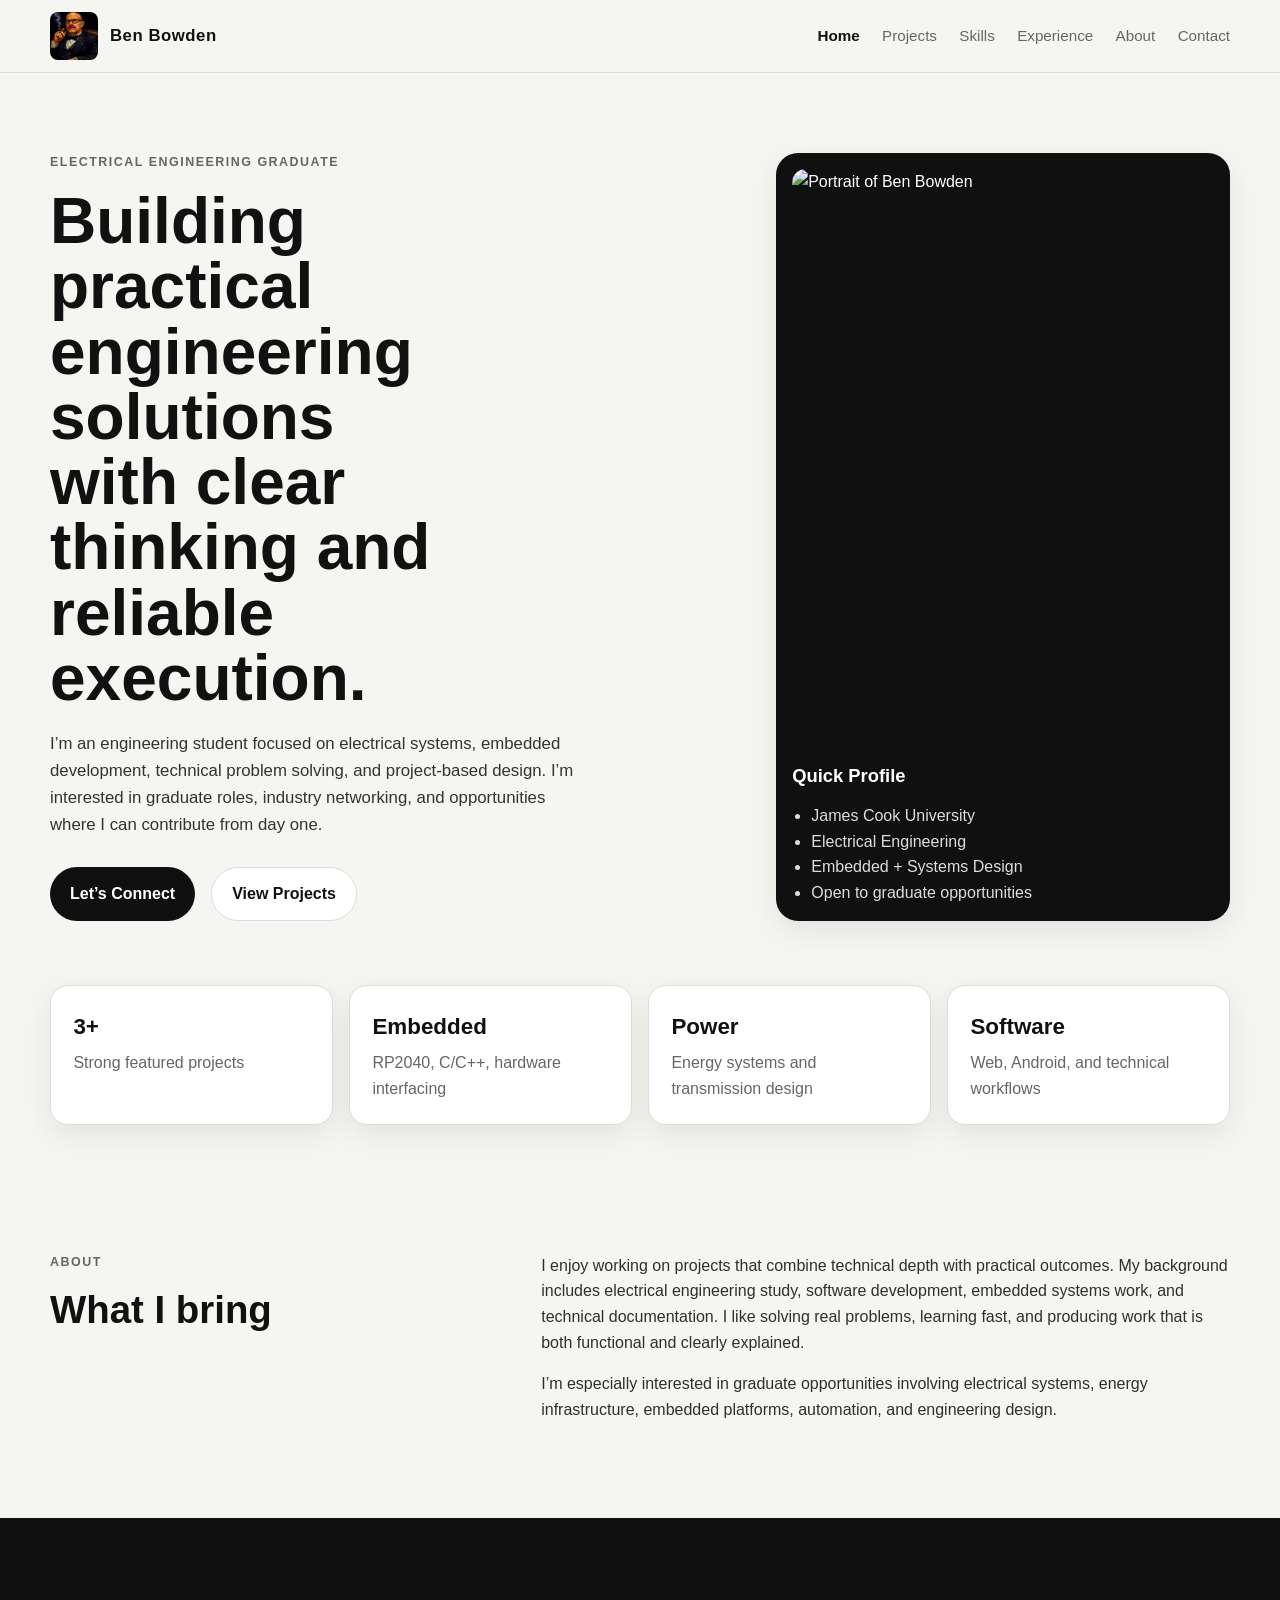
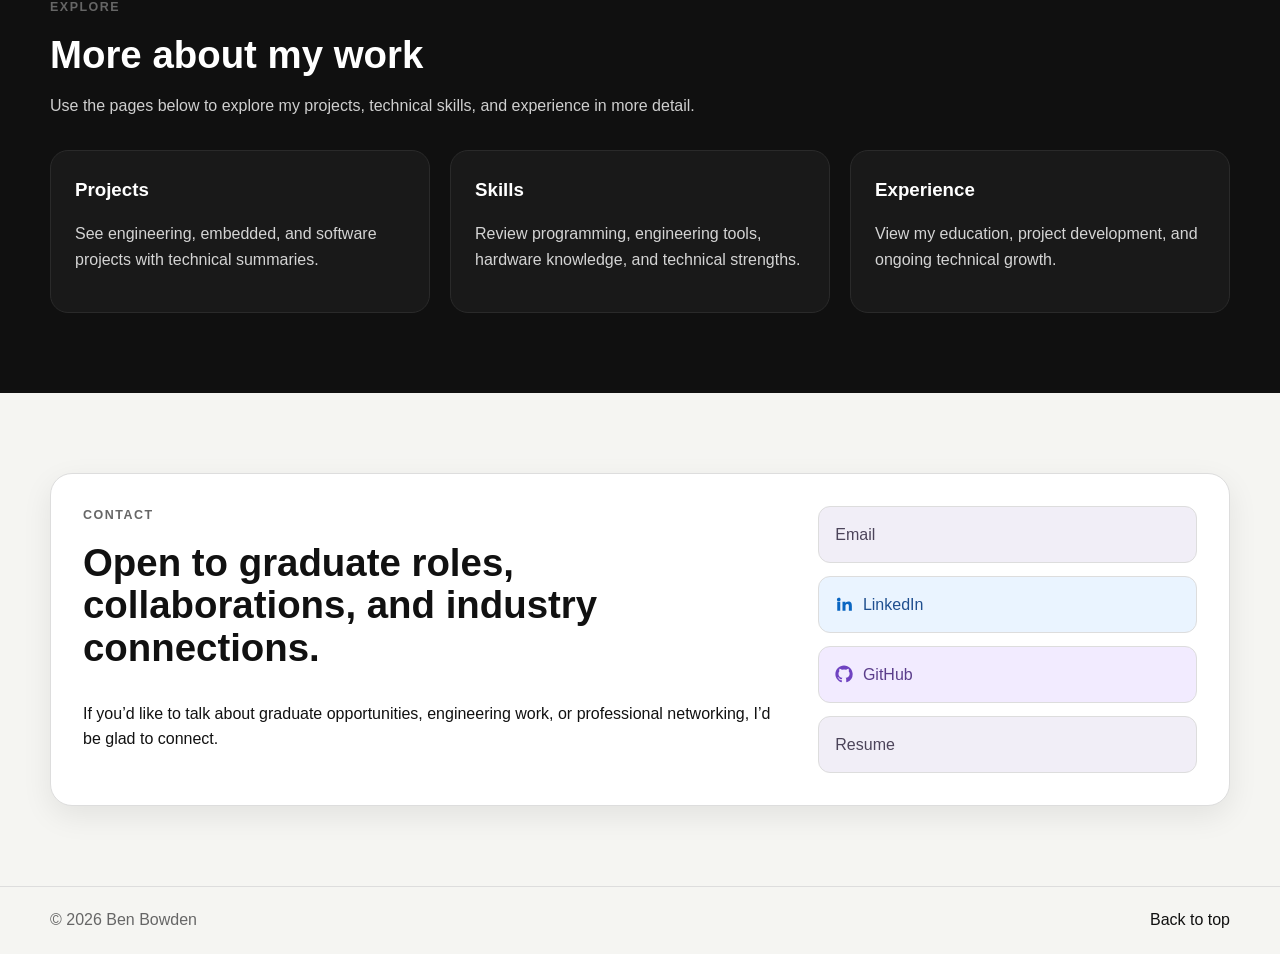
==== index.html @ eb15d6f0 "Initial portfolio site" ====
<!DOCTYPE html>
<html lang="en">

<head>
    <meta charset="UTF-8">
    <meta name="viewport" content="width=device-width, initial-scale=1.0">
    <title>Ben Bowden | Electrical Engineering Graduate</title>
    <meta name="description"
        content="Electrical engineering graduate portfolio for networking, self-promotion, and graduate opportunities.">
    <link rel="stylesheet" href="style/style.css">
</head>

<body>
    <header class="site-header">
        <div class="container header-inner">
            <a href="index.html" class="logo">
                <img src="images/retro-pixel-man-with-cigar.png" alt="Retro pixel portrait logo">
                <span>Ben Bowden</span>
            </a>

            <button class="menu-toggle" aria-label="Open navigation" aria-expanded="false">
                <span></span>
                <span></span>
                <span></span>
            </button>

            <nav class="site-nav">
                <a href="index.html" class="active">Home</a>
                <a href="projects.html">Projects</a>
                <a href="skills.html">Skills</a>
                <a href="experience.html">Experience</a>
                <a href="index.html#about">About</a>
                <a href="index.html#contact">Contact</a>
            </nav>
        </div>
    </header>

    <main>
        <section class="hero">
            <div class="container hero-grid">
                <div class="hero-copy">
                    <p class="eyebrow">Electrical Engineering Graduate</p>
                    <h1>Building practical engineering solutions with clear thinking and reliable execution.</h1>
                    <p class="hero-text">
                        I’m an engineering student focused on electrical systems, embedded development,
                        technical problem solving, and project-based design. I’m interested in graduate
                        roles, industry networking, and opportunities where I can contribute from day one.
                    </p>

                    <div class="hero-actions">
                        <a class="btn btn-primary" href="index.html#contact">Let’s Connect</a>
                        <a class="btn btn-secondary" href="projects.html">View Projects</a>
                    </div>
                </div>

                <aside class="hero-card">
                    <img src="images/profile.jpg" alt="Portrait of Ben Bowden">
                    <div class="hero-card-content">
                        <h2>Quick Profile</h2>
                        <ul>
                            <li>James Cook University</li>
                            <li>Electrical Engineering</li>
                            <li>Embedded + Systems Design</li>
                            <li>Open to graduate opportunities</li>
                        </ul>
                    </div>
                </aside>
            </div>
        </section>

        <section class="proof-strip">
            <div class="container proof-grid">
                <article class="proof-item">
                    <h2>3+</h2>
                    <p>Strong featured projects</p>
                </article>
                <article class="proof-item">
                    <h2>Embedded</h2>
                    <p>RP2040, C/C++, hardware interfacing</p>
                </article>
                <article class="proof-item">
                    <h2>Power</h2>
                    <p>Energy systems and transmission design</p>
                </article>
                <article class="proof-item">
                    <h2>Software</h2>
                    <p>Web, Android, and technical workflows</p>
                </article>
            </div>
        </section>

        <section id="about" class="section">
            <div class="container section-grid">
                <div class="section-heading">
                    <p class="eyebrow">About</p>
                    <h2>What I bring</h2>
                </div>

                <div class="section-content">
                    <p>
                        I enjoy working on projects that combine technical depth with practical outcomes.
                        My background includes electrical engineering study, software development,
                        embedded systems work, and technical documentation. I like solving real problems,
                        learning fast, and producing work that is both functional and clearly explained.
                    </p>
                    <p>
                        I’m especially interested in graduate opportunities involving electrical systems,
                        energy infrastructure, embedded platforms, automation, and engineering design.
                    </p>
                </div>
            </div>
        </section>

        <section class="section section-dark">
            <div class="container">
                <div class="section-heading section-heading-wide">
                    <p class="eyebrow">Explore</p>
                    <h2>More about my work</h2>
                    <p>
                        Use the pages below to explore my projects, technical skills, and experience in more detail.
                    </p>
                </div>

                <div class="card-grid">
                    <article class="value-card">
                        <h3><a href="projects.html">Projects</a></h3>
                        <p>See engineering, embedded, and software projects with technical summaries.</p>
                    </article>

                    <article class="value-card">
                        <h3><a href="skills.html">Skills</a></h3>
                        <p>Review programming, engineering tools, hardware knowledge, and technical strengths.</p>
                    </article>

                    <article class="value-card">
                        <h3><a href="experience.html">Experience</a></h3>
                        <p>View my education, project development, and ongoing technical growth.</p>
                    </article>
                </div>
            </div>
        </section>

        <section id="contact" class="section">
            <div class="container contact-panel">
                <div>
                    <p class="eyebrow">Contact</p>
                    <h2>Open to graduate roles, collaborations, and industry connections.</h2>
                    <p>
                        If you’d like to talk about graduate opportunities, engineering work,
                        or professional networking, I’d be glad to connect.
                    </p>
                </div>

                <div class="contact-links">
                    <a class="email-link" href="mailto:ben.bowden1979@gmail.com">
                        <span>Email</span>
                    </a>

                    <a class="linkedin-link" href="https://www.linkedin.com/in/benjamin-bowden-7082ab250/"
                        target="_blank" rel="noopener noreferrer" aria-label="LinkedIn profile">
                        <svg viewBox="0 0 24 24" width="18" height="18" aria-hidden="true">
                            <path
                                d="M4.98 3.5A2.48 2.48 0 1 0 5 8.46a2.48 2.48 0 0 0-.02-4.96ZM3 9h4v12H3V9Zm7 0h3.83v1.64h.05c.53-1.01 1.84-2.08 3.79-2.08 4.05 0 4.8 2.5 4.8 5.75V21h-4v-5.9c0-1.4-.03-3.2-2.08-3.2-2.08 0-2.4 1.5-2.4 3.1V21h-4V9Z" />
                        </svg>
                        <span>LinkedIn</span>
                    </a>

                    <a class="github-link" href="https://github.com/BowdenBen" target="_blank" rel="noopener noreferrer"
                        aria-label="GitHub profile">
                        <svg viewBox="0 0 24 24" width="18" height="18" aria-hidden="true">
                            <path
                                d="M12 .5C5.65.5.5 5.66.5 12.02c0 5.08 3.29 9.38 7.86 10.9.58.1.79-.25.79-.56v-2.17c-3.2.7-3.88-1.36-3.88-1.36-.52-1.34-1.28-1.7-1.28-1.7-1.05-.72.08-.7.08-.7 1.16.08 1.77 1.2 1.77 1.2 1.03 1.77 2.7 1.26 3.36.96.1-.75.4-1.26.72-1.55-2.55-.29-5.24-1.29-5.24-5.72 0-1.26.45-2.28 1.18-3.08-.12-.29-.51-1.47.11-3.06 0 0 .97-.31 3.19 1.18a10.96 10.96 0 0 1 5.8 0c2.22-1.5 3.19-1.18 3.19-1.18.62 1.59.23 2.77.11 3.06.73.8 1.18 1.82 1.18 3.08 0 4.44-2.69 5.43-5.26 5.72.42.36.78 1.06.78 2.14v3.18c0 .31.21.67.8.56a11.53 11.53 0 0 0 7.85-10.9C23.5 5.66 18.34.5 12 .5Z" />
                        </svg>
                        <span>GitHub</span>
                    </a>

                    <a class="resume-link" href="files/benjamin-bowden-cv-2025.pdf" id="open-resume">
                        <span>Resume</span>
                    </a>
                </div>
            </div>
        </section>
    </main>

    <footer class="site-footer">
        <div class="container footer-inner">
            <p>&copy; 2026 Ben Bowden</p>
            <a href="index.html">Back to top</a>
        </div>
    </footer>

    <div class="resume-modal" id="resume-modal" aria-hidden="true">
        <div class="resume-modal-backdrop" id="resume-backdrop"></div>

        <div class="resume-modal-content" role="dialog" aria-modal="true" aria-labelledby="resume-modal-title">
            <div class="resume-modal-header">
                <h2 id="resume-modal-title">My Resume</h2>

                <div class="resume-modal-actions">
                    <a href="files/benjamin-bowden-cv-2025.pdf" download class="resume-download-btn">
                        Download PDF
                    </a>
                    <button type="button" class="resume-close-btn" id="close-resume" aria-label="Close resume preview">
                        ×
                    </button>
                </div>
            </div>

            <div class="resume-modal-body">
                <iframe src="files/benjamin-bowden-cv-2025.pdf" title="Resume PDF preview">
                </iframe>
            </div>
        </div>
    </div>

    <script src="js/script.js"></script>
</body>

</html>
---- style/style.css ----
/* =========================================================
   1. ROOT VARIABLES
========================================================= */
:root {
    --bg: #f5f5f2;
    --surface: #ffffff;
    --text: #111111;
    --muted: #666666;
    --line: #dddddd;
    --dark: #101010;
    --accent: #d8ff3e;

    --max-width: 1180px;
    --radius: 18px;
    --shadow: 0 10px 30px rgba(0, 0, 0, 0.08);
    --transition: 0.25s ease;
}

/* =========================================================
   2. RESET / BASE
========================================================= */
* {
    box-sizing: border-box;
}

html {
    scroll-behavior: smooth;
}

body {
    margin: 0;
    font-family: Arial, Helvetica, sans-serif;
    background: var(--bg);
    color: var(--text);
    line-height: 1.6;
}

img {
    display: block;
    width: 100%;
    height: auto;
    border-radius: 14px;
}

a {
    color: inherit;
    text-decoration: none;
}

/* =========================================================
   3. LAYOUT UTILITIES
========================================================= */
.container {
    width: min(100% - 2rem, var(--max-width));
    margin: 0 auto;
}

.section {
    padding: 5rem 0;
}

.section-dark {
    background: var(--dark);
    color: #ffffff;
}

.section-border-top {
    border-top: 1px solid var(--line);
}

.section-grid {
    display: grid;
    grid-template-columns: 0.8fr 1.2fr;
    gap: 2rem;
}

.section-heading h2 {
    margin: 0;
    font-size: clamp(1.8rem, 3vw, 3rem);
    line-height: 1.1;
}

.section-heading-wide {
    margin-bottom: 2rem;
    max-width: 58rem;
}

.section-heading-wide p:last-child {
    color: #cfcfcf;
}

.section:not(.section-dark) .section-heading-wide p:last-child {
    color: var(--muted);
}

.section-content p {
    margin-top: 0;
    color: #2f2f2f;
}

.eyebrow {
    margin: 0 0 1rem;
    color: var(--muted);
    font-size: 0.78rem;
    font-weight: 700;
    text-transform: uppercase;
    letter-spacing: 0.12em;
}

/* =========================================================
   4. HEADER / NAVIGATION
========================================================= */
.site-header {
    position: sticky;
    top: 0;
    z-index: 1000;
    background: rgba(245, 245, 242, 0.92);
    backdrop-filter: blur(8px);
    border-bottom: 1px solid var(--line);
}

.header-inner {
    display: flex;
    align-items: center;
    justify-content: space-between;
    min-height: 72px;
    gap: 1rem;
}

.logo {
    display: inline-flex;
    align-items: center;
    gap: 0.75rem;
    color: var(--text);
    font-size: 1.05rem;
    font-weight: 700;
    letter-spacing: 0.03em;
}

.logo img {
    width: 48px;
    height: 48px;
    object-fit: contain;
    border-radius: 8px;
    display: block;
}

.logo span {
    line-height: 1;
}

.site-nav {
    display: flex;
    align-items: center;
    gap: 1.4rem;
}

.site-nav a {
    color: var(--muted);
    font-size: 0.95rem;
    transition: color var(--transition);
}

.site-nav a:hover,
.site-nav a.active {
    color: var(--text);
    font-weight: 700;
}

.menu-toggle {
    display: none;
    padding: 0;
    border: 0;
    background: transparent;
    cursor: pointer;
}

.menu-toggle span {
    display: block;
    width: 24px;
    height: 2px;
    margin: 5px 0;
    background: var(--text);
}

/* =========================================================
   5. HERO
========================================================= */
.hero {
    padding: 5rem 0 3rem;
}

.hero-grid {
    display: grid;
    grid-template-columns: 1.3fr 0.85fr;
    gap: 2rem;
    align-items: stretch;
}

.hero h1 {
    margin: 0 0 1.25rem;
    max-width: 12ch;
    font-size: clamp(2.4rem, 5vw, 5rem);
    line-height: 1.02;
}

.hero-text {
    margin-bottom: 1.75rem;
    max-width: 58ch;
    color: #333333;
    font-size: 1.05rem;
}

.hero-actions {
    display: flex;
    flex-wrap: wrap;
    gap: 1rem;
}

.btn {
    display: inline-flex;
    align-items: center;
    justify-content: center;
    min-height: 48px;
    padding: 0.85rem 1.25rem;
    border-radius: 999px;
    font-weight: 700;
    transition: transform var(--transition), background var(--transition), color var(--transition);
}

.btn:hover {
    transform: translateY(-2px);
}

.btn-primary {
    background: var(--dark);
    color: #ffffff;
}

.btn-primary:hover {
    background: #222222;
}

.btn-secondary {
    background: var(--surface);
    border: 1px solid var(--line);
}

.hero-card {
    display: flex;
    flex-direction: column;
    justify-content: space-between;
    gap: 1rem;
    padding: 1rem;
    background: var(--dark);
    color: #ffffff;
    border-radius: calc(var(--radius) + 4px);
    box-shadow: var(--shadow);
}

.hero-card img {
    min-height: 280px;
    object-fit: cover;
}

.hero-card-content h2 {
    margin: 0 0 0.8rem;
    font-size: 1.15rem;
}

.hero-card-content ul {
    margin: 0;
    padding-left: 1.2rem;
    color: #dddddd;
}

/* =========================================================
   6. PROOF STRIP
========================================================= */
.proof-strip {
    padding: 1rem 0 3rem;
}

.proof-grid {
    display: grid;
    grid-template-columns: repeat(4, 1fr);
    gap: 1rem;
}

.proof-item {
    padding: 1.4rem;
    background: var(--surface);
    border: 1px solid var(--line);
    border-radius: var(--radius);
    box-shadow: var(--shadow);
}

.proof-item h2 {
    margin: 0 0 0.35rem;
    font-size: 1.4rem;
}

.proof-item p {
    margin: 0;
    color: var(--muted);
}

/* =========================================================
   7. CARD GRIDS / CONTENT CARDS
========================================================= */
.card-grid {
    display: grid;
    grid-template-columns: repeat(3, 1fr);
    gap: 1.25rem;
}

.project-card,
.value-card,
.info-card {
    padding: 1.5rem;
    border-radius: var(--radius);
}

.project-card,
.value-card {
    background: #191919;
    border: 1px solid #2a2a2a;
}

.info-card {
    background: var(--surface);
    border: 1px solid var(--line);
    box-shadow: var(--shadow);
}

.project-card h3,
.value-card h3,
.info-card h3 {
    margin-top: 0;
    margin-bottom: 0.65rem;
}

.project-card p,
.value-card p {
    color: #d4d4d4;
}

.card-tag {
    margin: 0 0 0.75rem;
    color: var(--accent);
    font-size: 0.85rem;
    font-weight: 700;
    letter-spacing: 0.04em;
}

.project-card ul {
    margin: 1rem 0 0;
    padding-left: 1.15rem;
    color: #e9e9e9;
}

.value-card h3 a {
    color: inherit;
}

.value-card h3 a:hover {
    text-decoration: underline;
}

/* =========================================================
   8. SKILLS / TIMELINE
========================================================= */
.skills-grid {
    display: grid;
    grid-template-columns: repeat(2, 1fr);
    gap: 1.25rem;
}

.timeline {
    display: grid;
    gap: 1.2rem;
}

.timeline-item {
    display: grid;
    grid-template-columns: 140px 1fr;
    gap: 1.25rem;
    padding: 1.3rem 0;
    border-bottom: 1px solid var(--line);
}

.timeline-date {
    color: var(--muted);
    font-size: 0.82rem;
    font-weight: 700;
    text-transform: uppercase;
    letter-spacing: 0.08em;
}

.timeline-content h3 {
    margin: 0 0 0.25rem;
}

.timeline-subtitle {
    margin: 0 0 0.75rem;
    color: var(--muted);
    font-weight: 700;
}

/* =========================================================
   9. PAGE-SPECIFIC SECTIONS
========================================================= */
.page-hero {
    padding: 4.5rem 0 2.5rem;
}

.page-hero h1 {
    margin: 0 0 1rem;
    max-width: 12ch;
    font-size: clamp(2.2rem, 4vw, 4.2rem);
    line-height: 1.05;
}

.page-intro {
    max-width: 52rem;
    color: var(--muted);
    font-size: 1.05rem;
}

.project-list {
    display: grid;
    gap: 1.5rem;
}

.project-full {
    padding: 1.75rem;
    background: var(--surface);
    border: 1px solid var(--line);
    border-radius: var(--radius);
    box-shadow: var(--shadow);
}

.project-full h2 {
    margin-top: 0;
    margin-bottom: 0.75rem;
}

.project-full p {
    margin-top: 0;
}

.project-full ul {
    margin: 1rem 0 0;
    padding-left: 1.2rem;
}

/* =========================================================
   10. CONTACT PANEL
========================================================= */
.contact-panel {
    display: grid;
    grid-template-columns: 1.3fr 0.7fr;
    gap: 2rem;
    padding: 2rem;
    background: var(--surface);
    border: 1px solid var(--line);
    border-radius: calc(var(--radius) + 4px);
    box-shadow: var(--shadow);
}

.contact-panel h2 {
    margin-top: 0;
    font-size: clamp(1.8rem, 3vw, 3rem);
    line-height: 1.1;
}

.contact-links {
    display: grid;
    gap: 0.85rem;
    align-content: start;
}

.contact-links a {
    display: inline-flex;
    align-items: center;
    gap: 0.6rem;
    padding: 0.9rem 1rem;
    border: 1px solid var(--line);
    border-radius: 12px;
    transition:
        background var(--transition),
        transform var(--transition),
        box-shadow var(--transition),
        border-color var(--transition),
        color var(--transition);
}

.contact-links a:hover {
    transform: translateY(-2px);
}

.contact-links a:focus-visible {
    outline: 2px solid #999999;
    outline-offset: 2px;
}

.contact-links a svg {
    width: 18px;
    height: 18px;
    min-width: 18px;
    min-height: 18px;
    display: block;
    flex-shrink: 0;
}

/* =========================================================
   11. CONTACT LINKS
========================================================= */
.contact-links {
    display: grid;
    gap: 0.85rem;
    align-content: start;
}

.contact-links a {
    display: inline-flex;
    align-items: center;
    gap: 0.6rem;
    padding: 0.9rem 1rem;
    border: 1px solid var(--line);
    border-radius: 12px;
    transition:
        background var(--transition),
        transform var(--transition),
        box-shadow var(--transition),
        border-color var(--transition),
        color var(--transition);
}

.contact-links a:hover {
    transform: translateY(-2px);
}

.contact-links a:focus-visible {
    outline: 2px solid #999999;
    outline-offset: 2px;
}

.contact-links a svg {
    width: 18px;
    height: 18px;
    min-width: 18px;
    min-height: 18px;
    display: block;
    flex-shrink: 0;
}

/* Pastel colours */
.email-link,
.resume-link {
    background: #f1eef7;
    color: #4c445a;
    border-color: #ddd6ea;
}

.linkedin-link {
    background: #eaf4ff;
    color: #1f4f8f;
    border-color: #cfe3fb;
}

.github-link {
    background: #f2ebff;
    color: #5b3d8b;
    border-color: #decff8;
}

/* Icon colours */
.linkedin-link svg {
    fill: #0a66c2;
}

.github-link svg {
    fill: #6f42c1;
}

/* Hover states */
.email-link:hover,
.resume-link:hover {
    background: #ebe5f3;
    border-color: #cfc4df;
    box-shadow: 0 8px 20px rgba(76, 68, 90, 0.08);
}

.linkedin-link:hover {
    background: #deefff;
    border-color: #bdd9fa;
    box-shadow: 0 8px 20px rgba(10, 102, 194, 0.10);
}

.github-link:hover {
    background: #eadfff;
    border-color: #ceb8f3;
    box-shadow: 0 8px 20px rgba(111, 66, 193, 0.10);
}

/* =========================================================
   12. FOOTER
========================================================= */
.site-footer {
    padding: 1.3rem 0;
    border-top: 1px solid var(--line);
}

.footer-inner {
    display: flex;
    justify-content: space-between;
    align-items: center;
    gap: 1rem;
}

.footer-inner p {
    margin: 0;
    color: var(--muted);
}

/* =========================================================
   13. RESUME MODAL
========================================================= */
.resume-modal {
    position: fixed;
    inset: 0;
    display: none;
    z-index: 2000;
}

.resume-modal.show {
    display: block;
}

.resume-modal-backdrop {
    position: absolute;
    inset: 0;
    background: rgba(0, 0, 0, 0.7);
}

.resume-modal-content {
    position: relative;
    z-index: 1;
    display: flex;
    flex-direction: column;
    width: min(1100px, calc(100% - 2rem));
    height: min(85vh, 900px);
    margin: 4vh auto;
    background: #ffffff;
    border-radius: 18px;
    overflow: hidden;
    box-shadow: 0 20px 60px rgba(0, 0, 0, 0.35);
}

.resume-modal-header {
    display: flex;
    justify-content: space-between;
    align-items: center;
    gap: 1rem;
    padding: 1rem 1.25rem;
    background: #ffffff;
    border-bottom: 1px solid var(--line);
}

.resume-modal-header h2 {
    margin: 0;
    font-size: 1.1rem;
}

.resume-modal-actions {
    display: flex;
    align-items: center;
    gap: 0.75rem;
}

.resume-download-btn {
    display: inline-flex;
    align-items: center;
    justify-content: center;
    min-height: 42px;
    padding: 0.75rem 1rem;
    background: var(--dark);
    color: #ffffff;
    border-radius: 10px;
    font-weight: 700;
    text-decoration: none;
}

.resume-download-btn:hover {
    background: #222222;
}

.resume-close-btn {
    width: 42px;
    height: 42px;
    border: 1px solid var(--line);
    border-radius: 10px;
    background: #ffffff;
    font-size: 1.5rem;
    line-height: 1;
    cursor: pointer;
}

.resume-modal-body {
    flex: 1;
    background: #e9e9e9;
}

.resume-modal-body iframe {
    display: block;
    width: 100%;
    height: 100%;
    border: 0;
}

/* =========================================================
   14. RESPONSIVE STYLES
========================================================= */
@media (max-width: 900px) {
    .hero-grid,
    .section-grid,
    .contact-panel,
    .timeline-item {
        grid-template-columns: 1fr;
    }

    .proof-grid,
    .card-grid,
    .skills-grid {
        grid-template-columns: 1fr 1fr;
    }

    .hero h1 {
        max-width: 100%;
    }
}

@media (max-width: 700px) {
    .logo {
        font-size: 0.95rem;
    }

    .logo img {
        width: 42px;
        height: 42px;
    }

    .menu-toggle {
        display: block;
    }

    .site-nav {
        position: absolute;
        top: 72px;
        left: 0;
        right: 0;
        display: none;
        flex-direction: column;
        align-items: flex-start;
        padding: 1rem;
        background: var(--bg);
        border-bottom: 1px solid var(--line);
    }

    .site-nav.open {
        display: flex;
    }

    .proof-grid,
    .card-grid,
    .skills-grid {
        grid-template-columns: 1fr;
    }

    .hero {
        padding-top: 3rem;
    }

    .section {
        padding: 3.75rem 0;
    }

    .footer-inner {
        flex-direction: column;
        align-items: flex-start;
    }

    .resume-modal-content {
        width: calc(100% - 1rem);
        height: 90vh;
        margin: 2vh auto;
    }

    .resume-modal-header {
        flex-direction: column;
        align-items: stretch;
    }

    .resume-modal-actions {
        justify-content: space-between;
    }
}
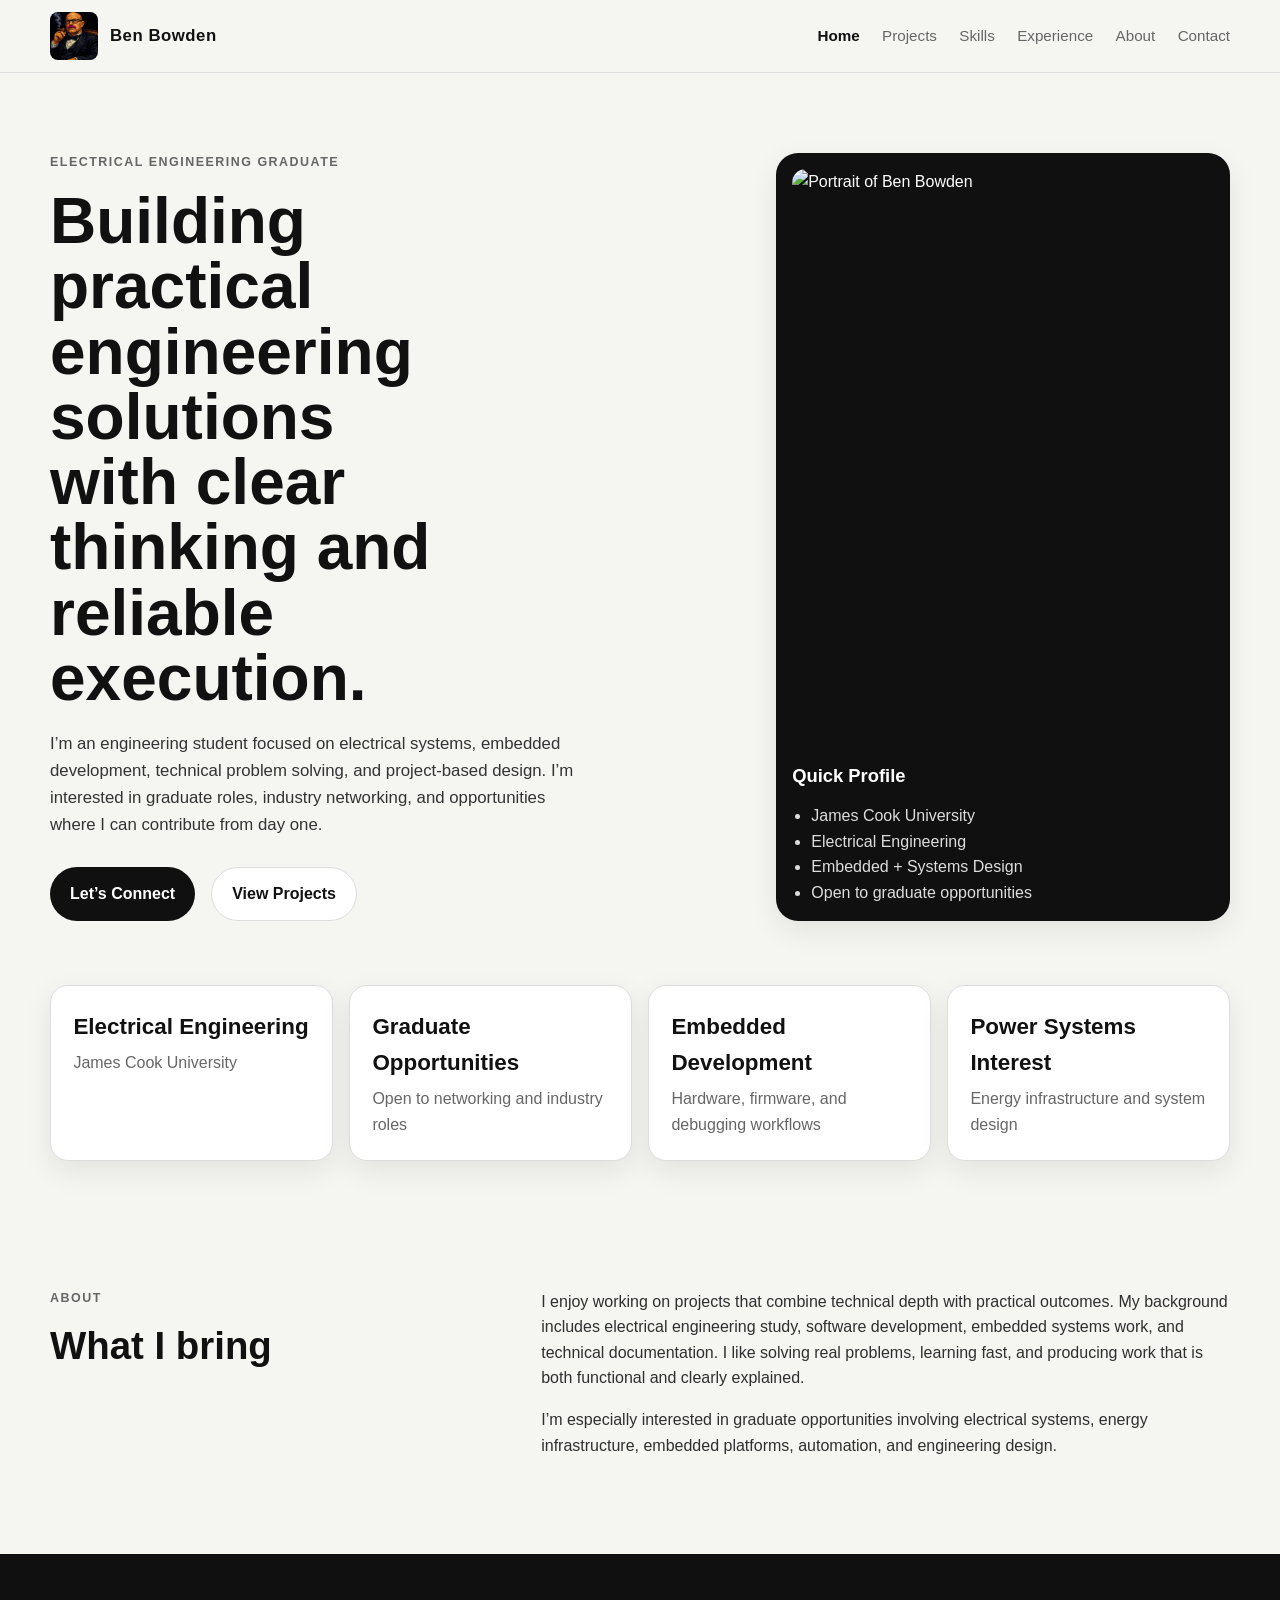
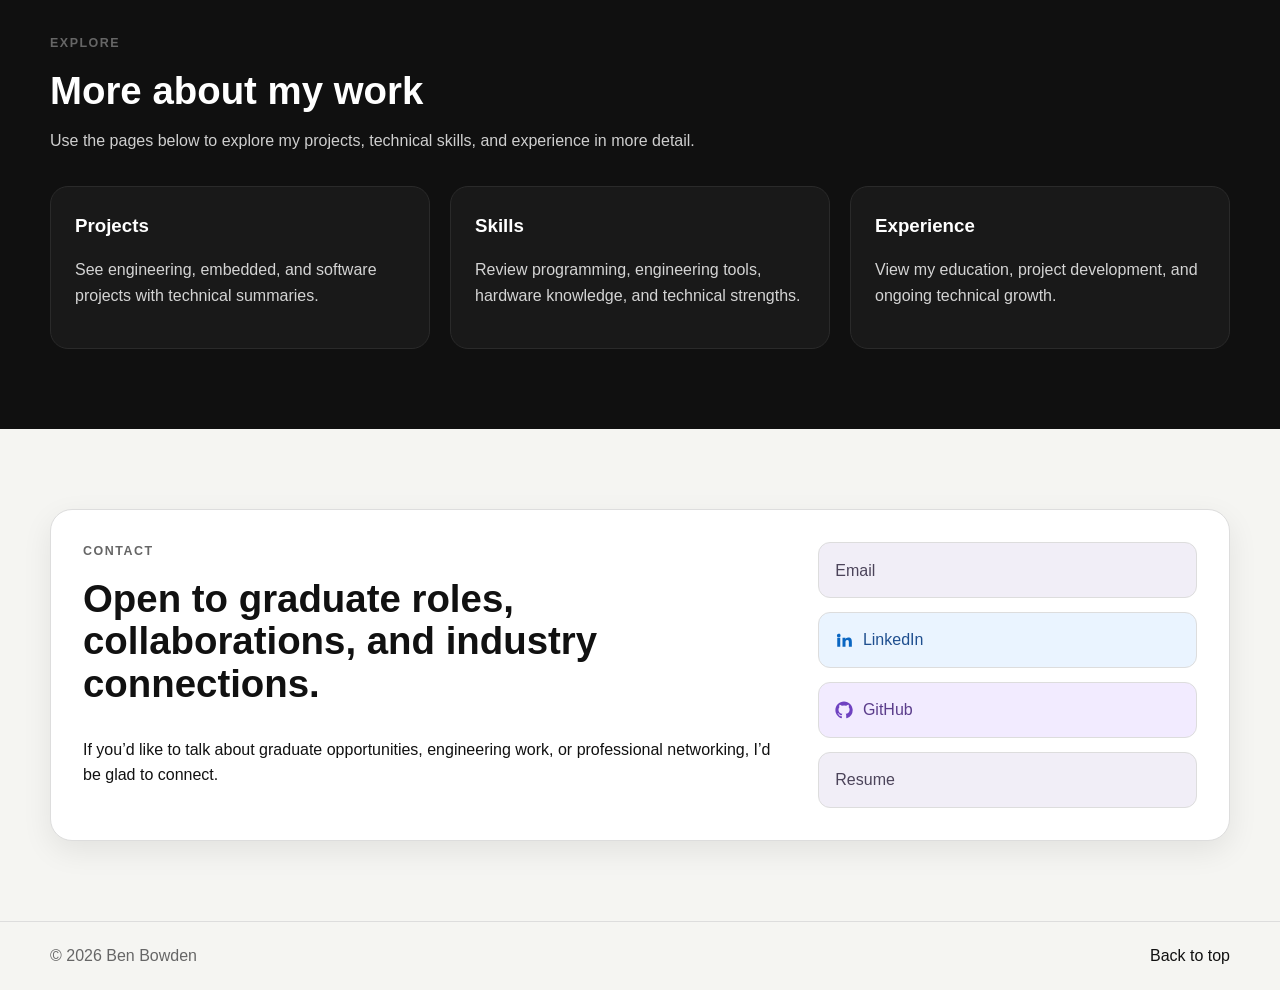
==== commit 86979f88: "update proof-strip" ====
--- a/index.html
+++ b/index.html
@@ -71,20 +71,23 @@
         <section class="proof-strip">
             <div class="container proof-grid">
                 <article class="proof-item">
-                    <h2>3+</h2>
-                    <p>Strong featured projects</p>
-                </article>
-                <article class="proof-item">
-                    <h2>Embedded</h2>
-                    <p>RP2040, C/C++, hardware interfacing</p>
-                </article>
-                <article class="proof-item">
-                    <h2>Power</h2>
-                    <p>Energy systems and transmission design</p>
-                </article>
-                <article class="proof-item">
-                    <h2>Software</h2>
-                    <p>Web, Android, and technical workflows</p>
+                    <h2>Electrical Engineering</h2>
+                    <p>James Cook University</p>
+                </article>
+
+                <article class="proof-item">
+                    <h2>Graduate Opportunities</h2>
+                    <p>Open to networking and industry roles</p>
+                </article>
+
+                <article class="proof-item">
+                    <h2>Embedded Development</h2>
+                    <p>Hardware, firmware, and debugging workflows</p>
+                </article>
+
+                <article class="proof-item">
+                    <h2>Power Systems Interest</h2>
+                    <p>Energy infrastructure and system design</p>
                 </article>
             </div>
         </section>
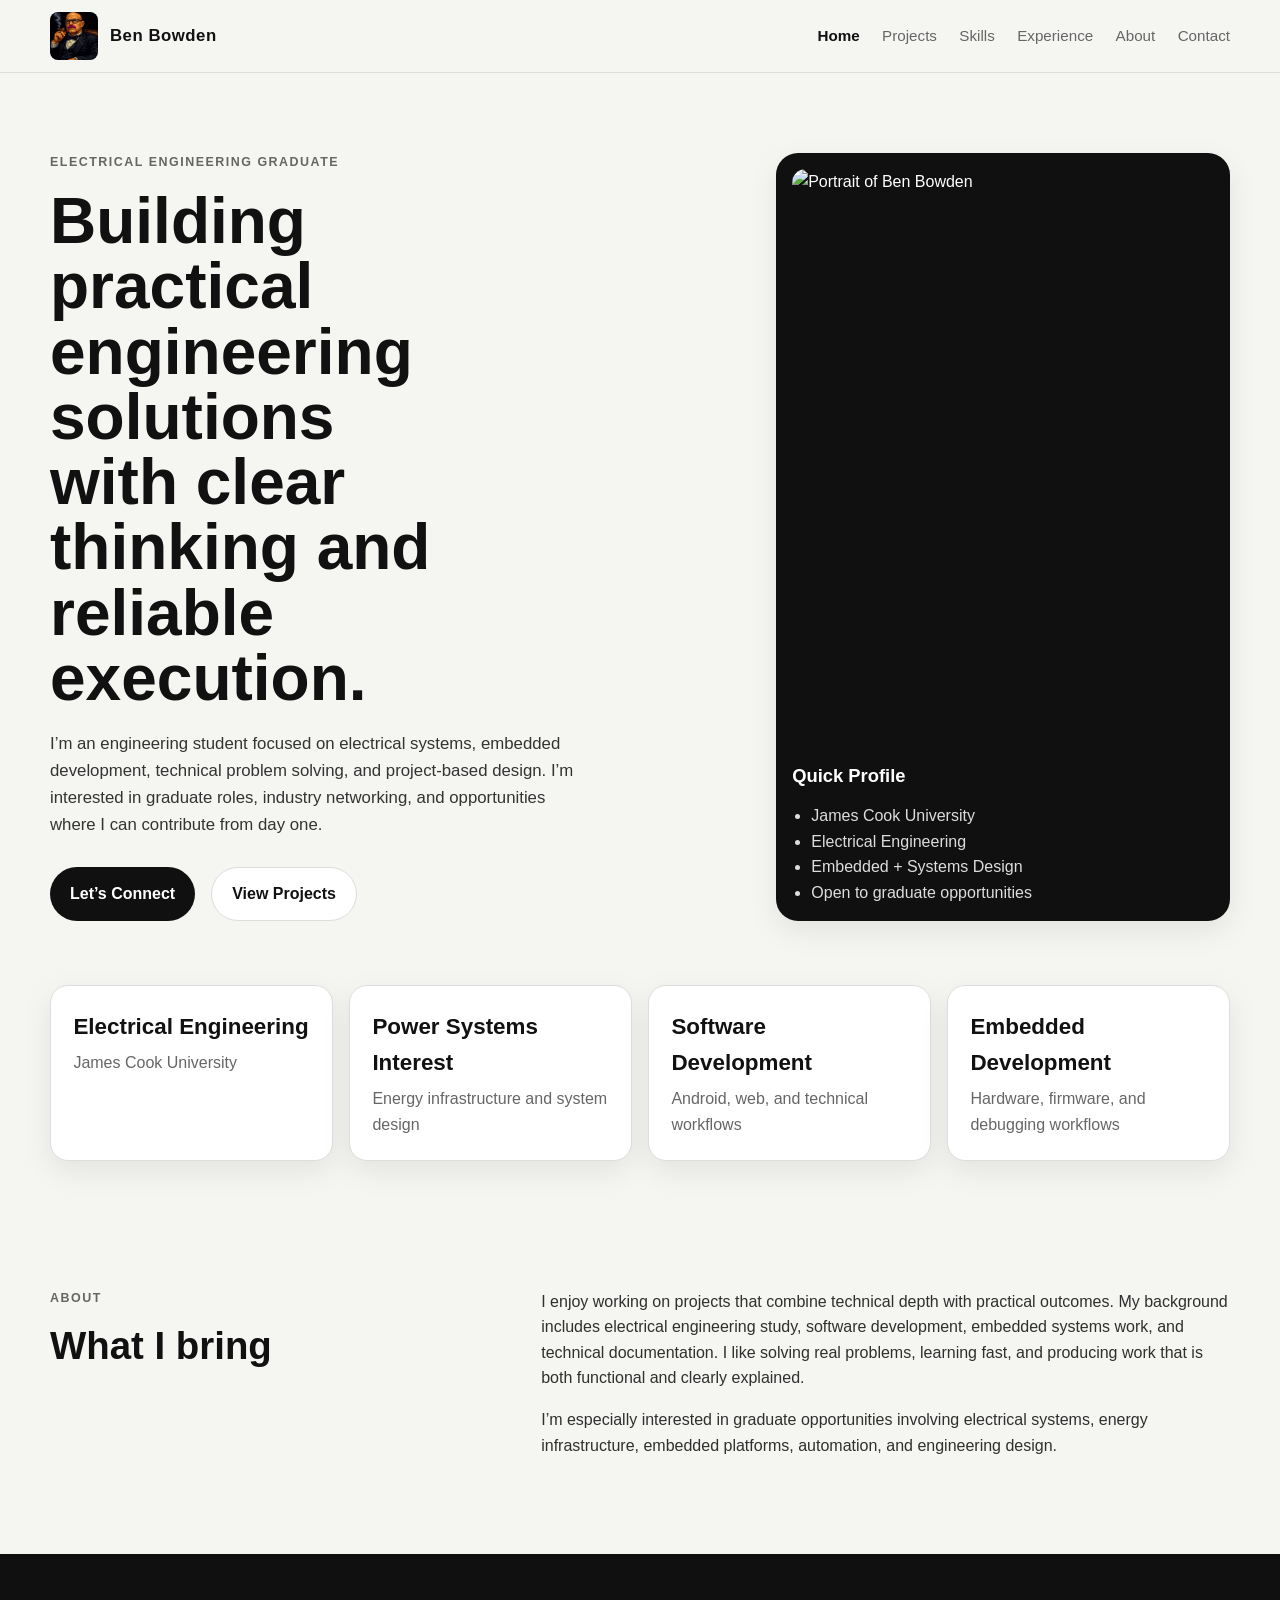
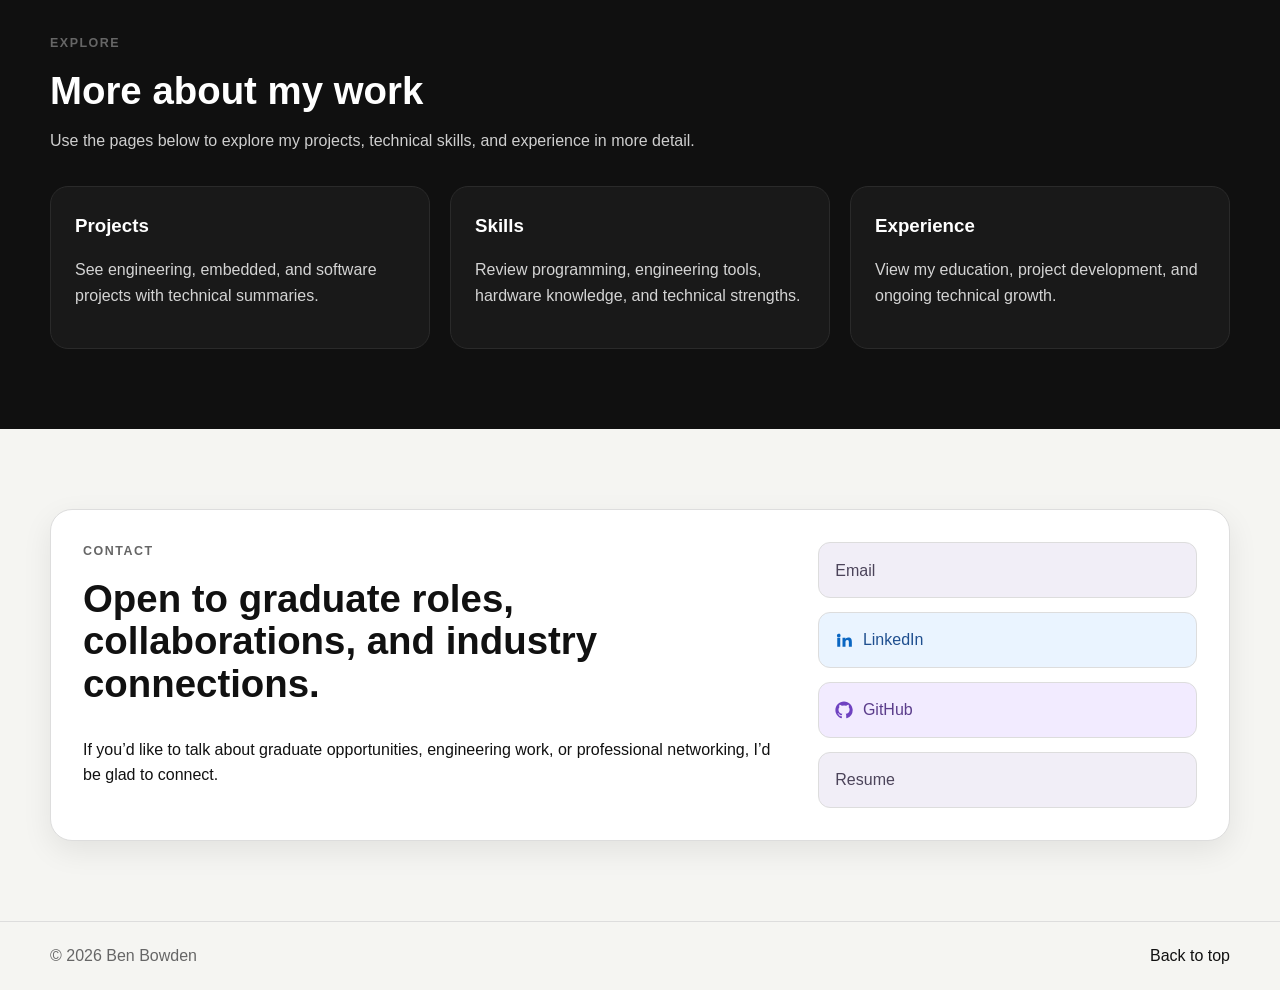
==== commit dfe224d7: "update proof item" ====
--- a/index.html
+++ b/index.html
@@ -76,18 +76,19 @@
                 </article>
 
                 <article class="proof-item">
-                    <h2>Graduate Opportunities</h2>
-                    <p>Open to networking and industry roles</p>
+                    <h2>Power Systems Interest</h2>
+                    <p>Energy infrastructure and system design</p>
+                </article>
+
+
+                <article class="proof-item">
+                    <h2>Software Development</h2>
+                    <p>Android, web, and technical workflows</p>
                 </article>
 
                 <article class="proof-item">
                     <h2>Embedded Development</h2>
                     <p>Hardware, firmware, and debugging workflows</p>
-                </article>
-
-                <article class="proof-item">
-                    <h2>Power Systems Interest</h2>
-                    <p>Energy infrastructure and system design</p>
                 </article>
             </div>
         </section>
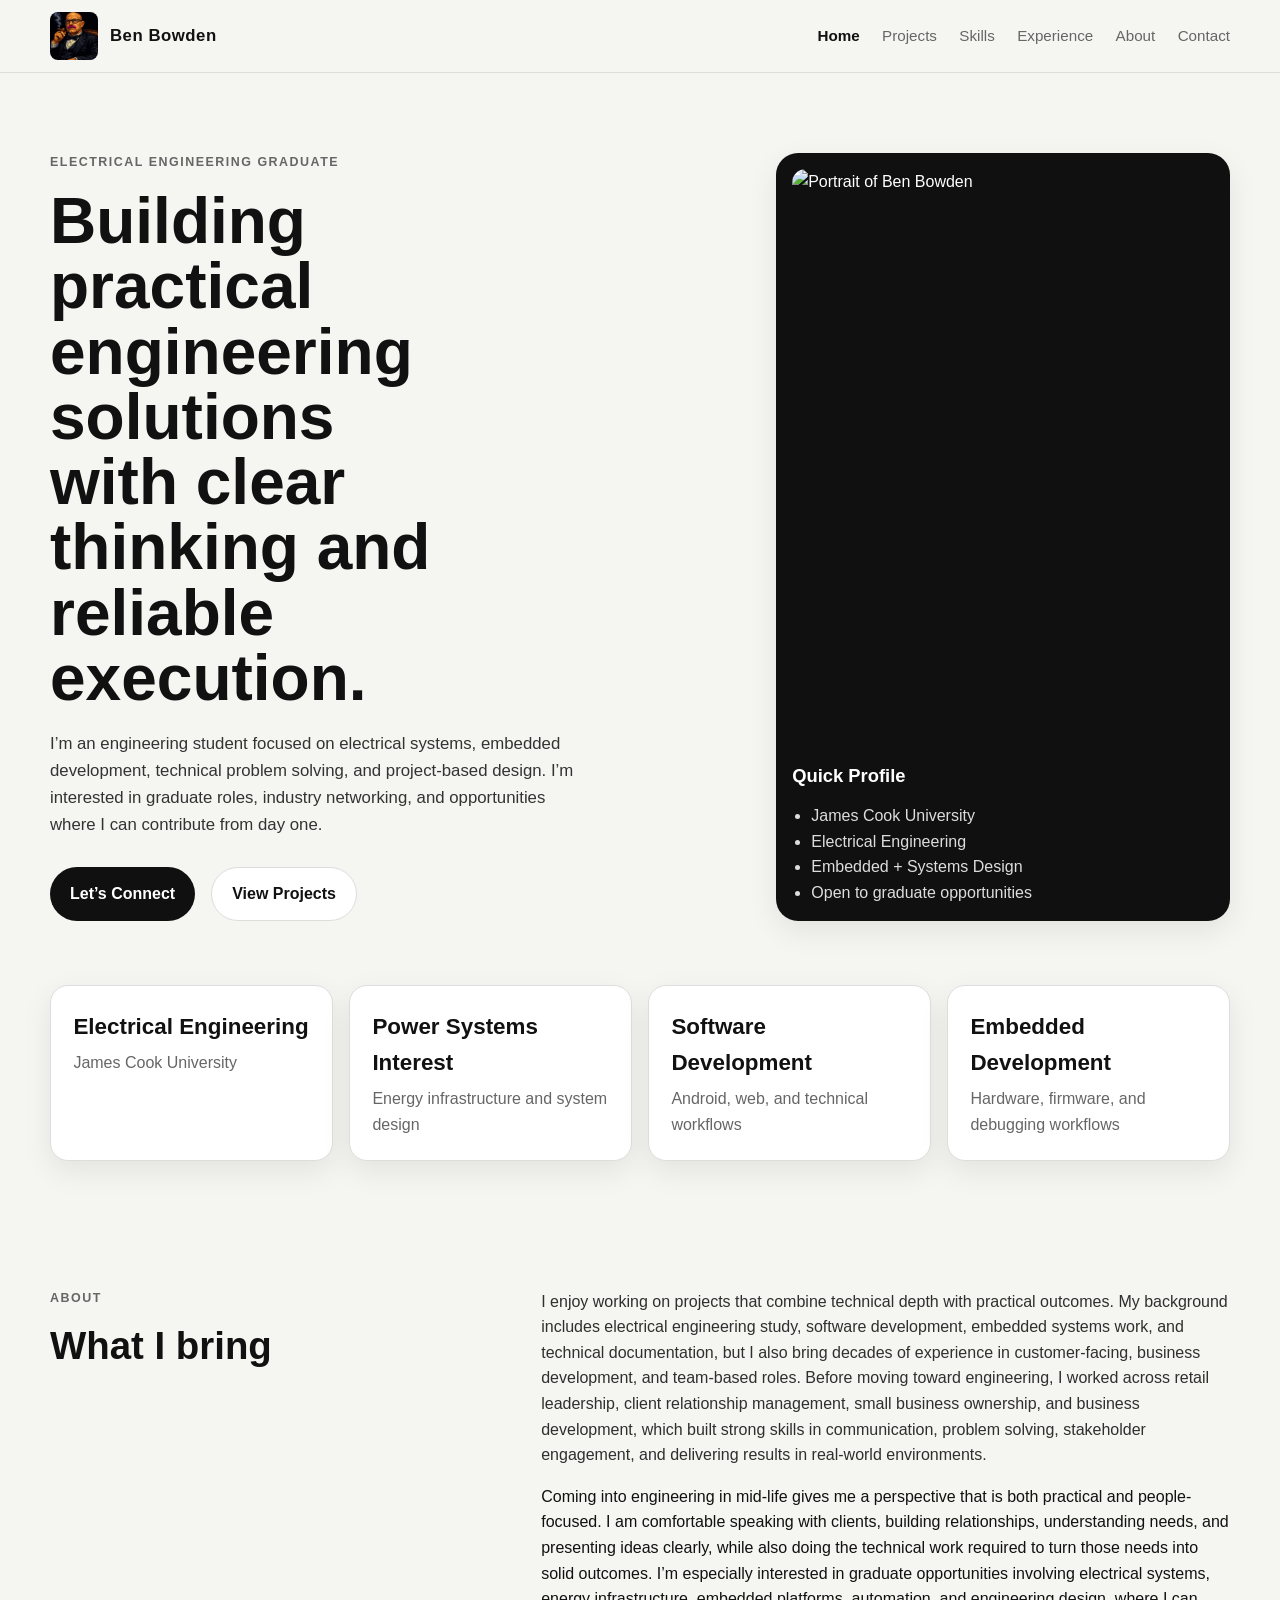
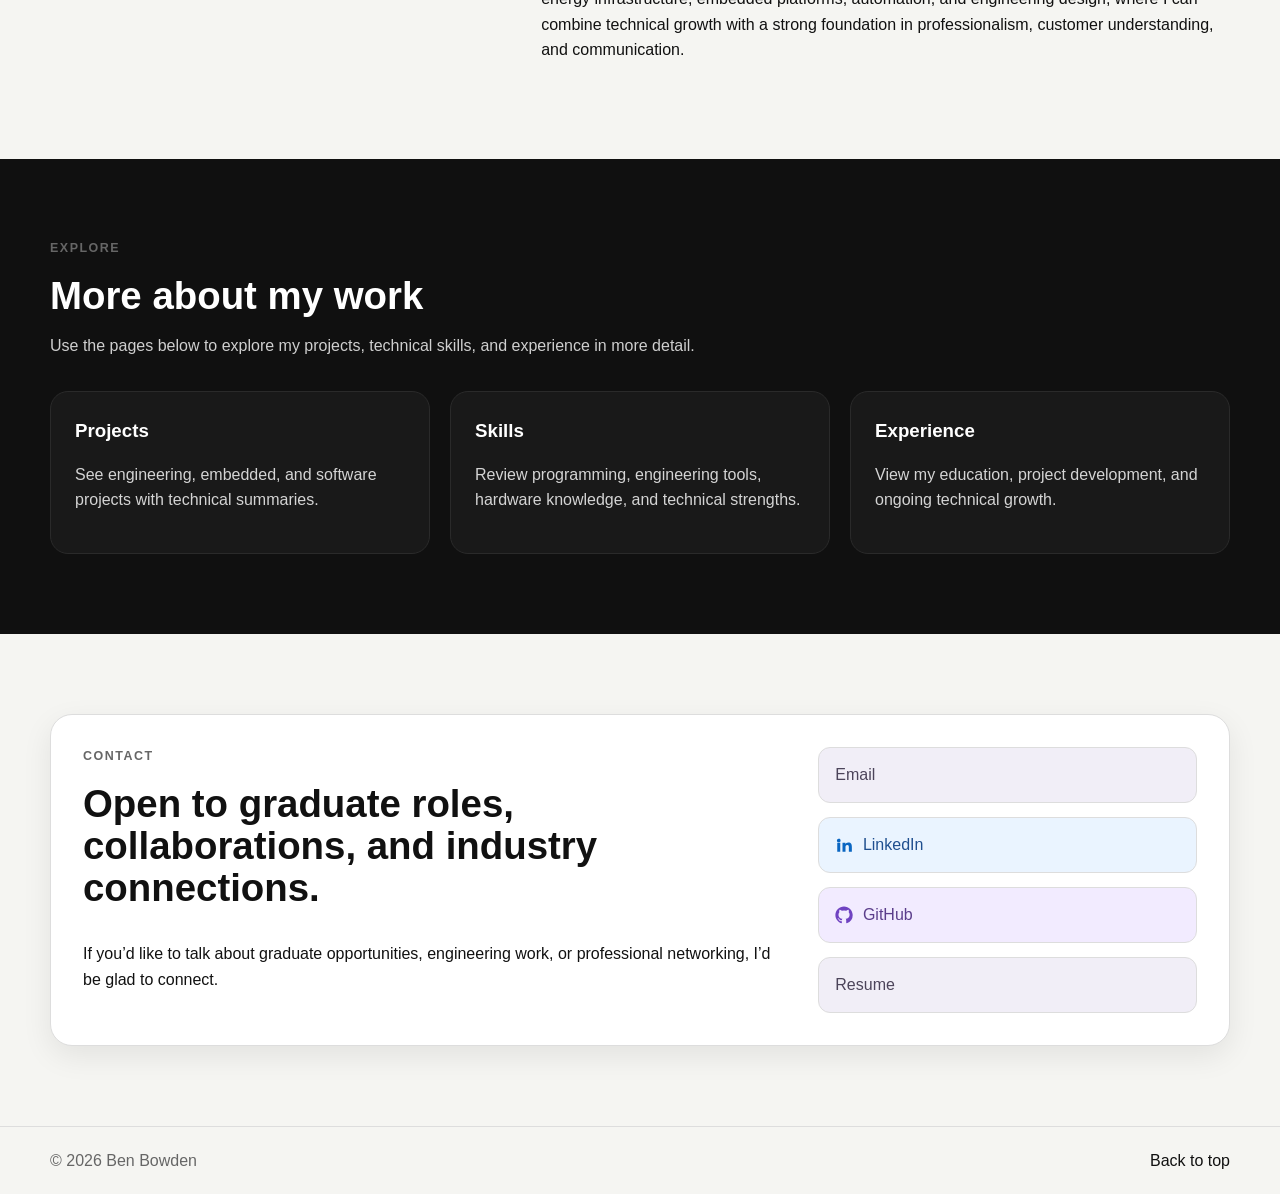
==== commit 4920f0d3: "update "what I Bring"" ====
--- a/index.html
+++ b/index.html
@@ -103,13 +103,21 @@
                 <div class="section-content">
                     <p>
                         I enjoy working on projects that combine technical depth with practical outcomes.
-                        My background includes electrical engineering study, software development,
-                        embedded systems work, and technical documentation. I like solving real problems,
-                        learning fast, and producing work that is both functional and clearly explained.
-                    </p>
-                    <p>
-                        I’m especially interested in graduate opportunities involving electrical systems,
-                        energy infrastructure, embedded platforms, automation, and engineering design.
+                        My background includes electrical engineering study, software development, embedded
+                        systems work, and technical documentation, but I also bring decades of experience
+                        in customer-facing, business development, and team-based roles. Before moving toward
+                        engineering, I worked across retail leadership, client relationship management, small
+                        business ownership, and business development, which built strong skills in
+                        communication, problem solving, stakeholder engagement, and delivering results in
+                        real-world environments.
+                    </p>
+                    Coming into engineering in mid-life gives me a perspective that is both practical and
+                    people-focused. I am comfortable speaking with clients, building relationships, understanding needs,
+                    and presenting ideas clearly, while also doing the technical work required to turn those needs into
+                    solid outcomes. I’m especially interested in graduate opportunities involving electrical systems,
+                    energy infrastructure, embedded platforms, automation, and engineering design, where I can combine
+                    technical growth with a strong foundation in professionalism, customer understanding, and
+                    communication.
                     </p>
                 </div>
             </div>
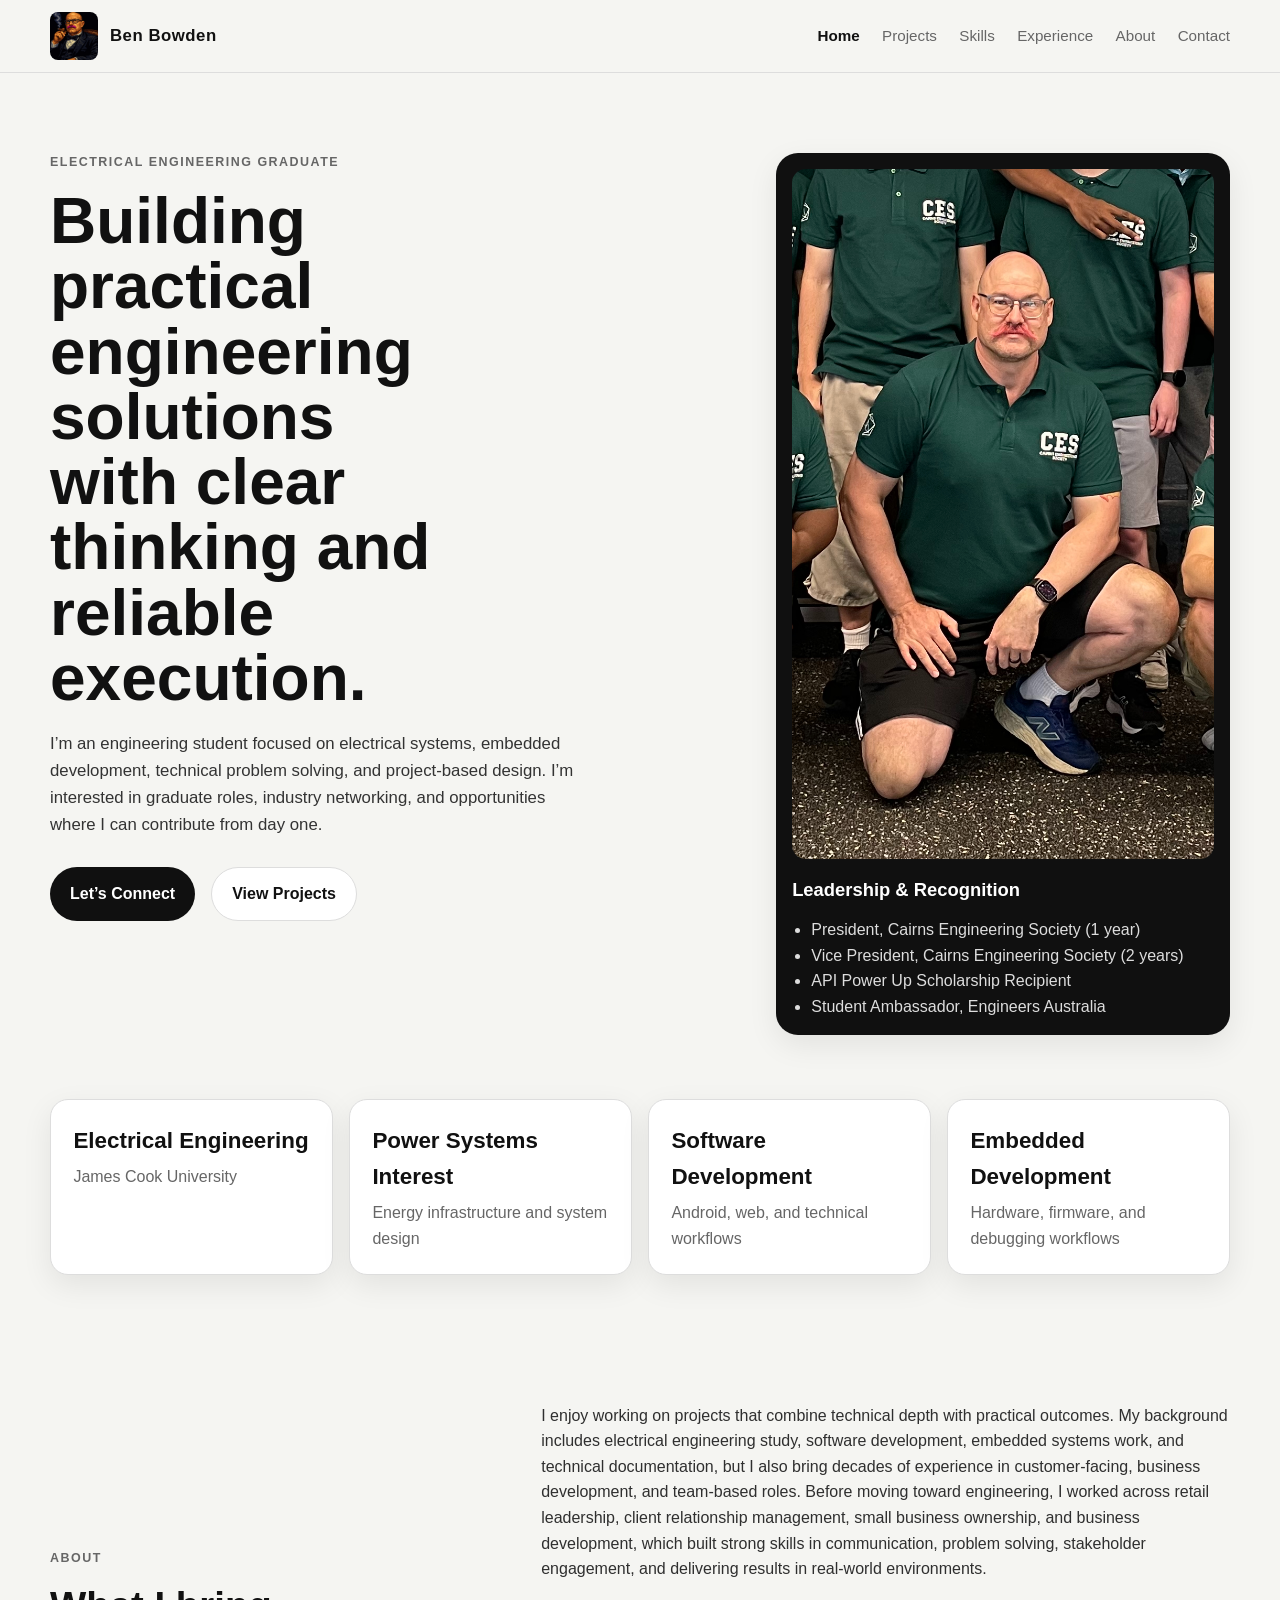
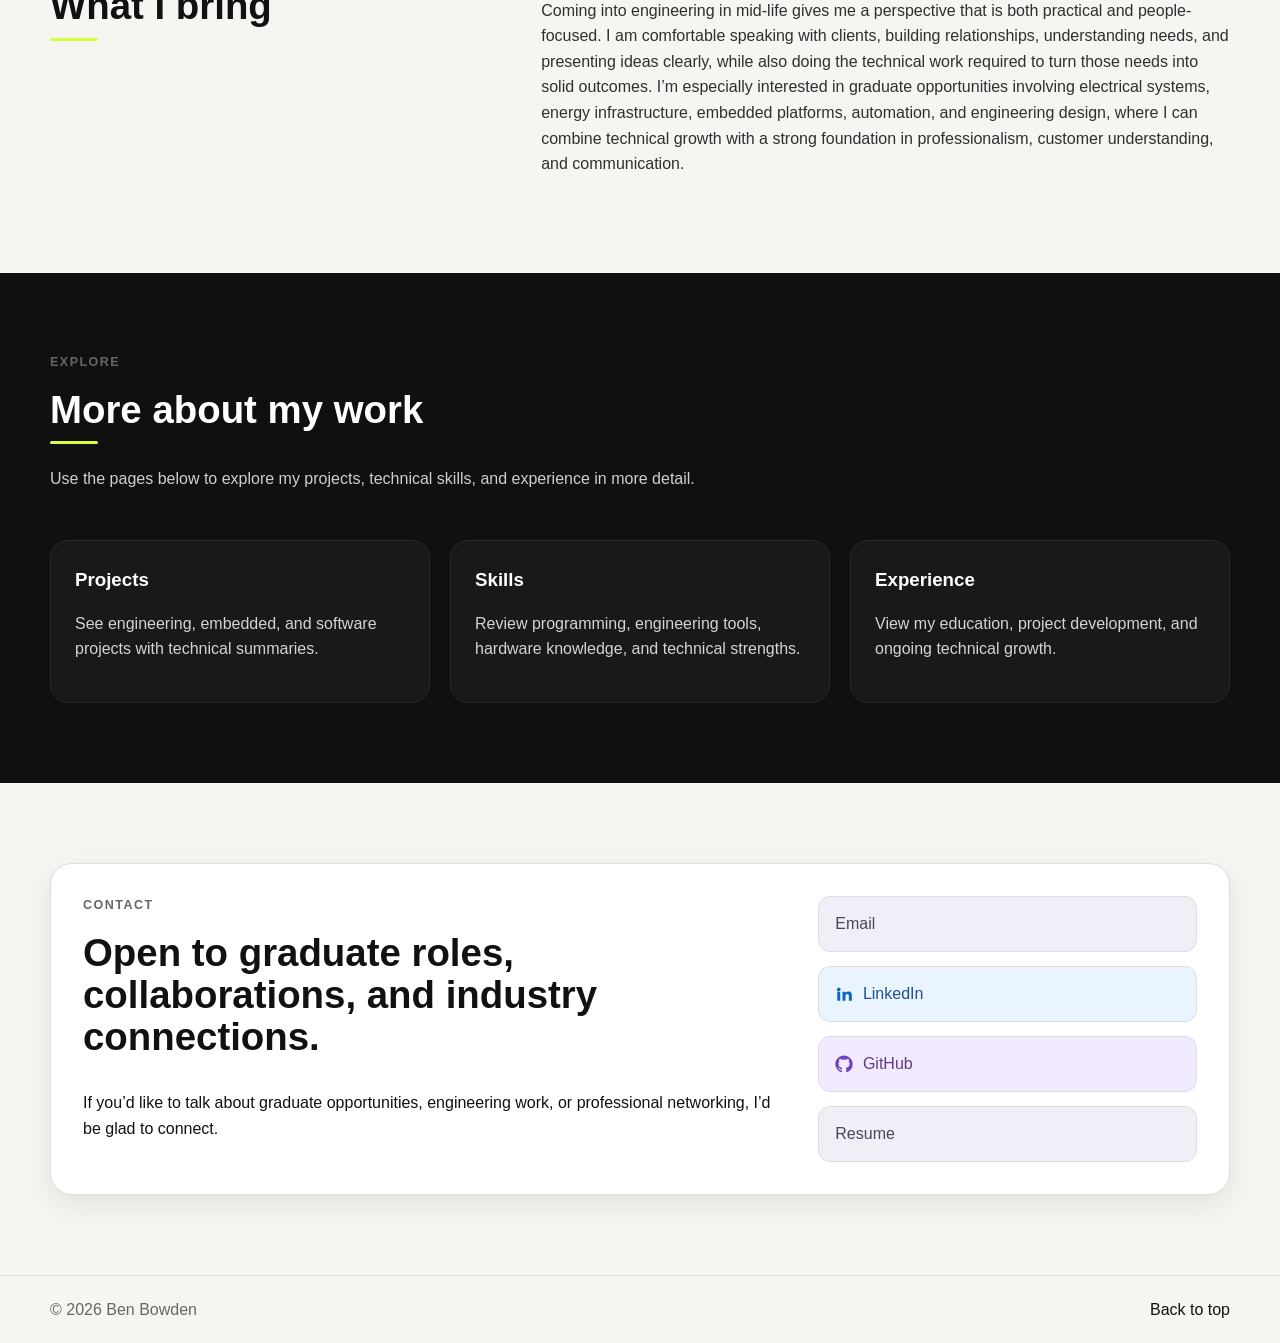
==== commit 9c3c4a07: "fix layout and update information" ====
--- a/index.html
+++ b/index.html
@@ -54,14 +54,14 @@
                 </div>
 
                 <aside class="hero-card">
-                    <img src="images/profile.jpg" alt="Portrait of Ben Bowden">
+                    <img src="images/president_CES.jpg" alt="Portrait of Ben Bowden">
                     <div class="hero-card-content">
-                        <h2>Quick Profile</h2>
+                        <h2>Leadership & Recognition</h2>
                         <ul>
-                            <li>James Cook University</li>
-                            <li>Electrical Engineering</li>
-                            <li>Embedded + Systems Design</li>
-                            <li>Open to graduate opportunities</li>
+                            <li>President, Cairns Engineering Society (1 year)</li>
+                            <li>Vice President, Cairns Engineering Society (2 years)</li>
+                            <li>API Power Up Scholarship Recipient</li>
+                            <li>Student Ambassador, Engineers Australia</li>
                         </ul>
                     </div>
                 </aside>
@@ -111,13 +111,17 @@
                         communication, problem solving, stakeholder engagement, and delivering results in
                         real-world environments.
                     </p>
-                    Coming into engineering in mid-life gives me a perspective that is both practical and
-                    people-focused. I am comfortable speaking with clients, building relationships, understanding needs,
-                    and presenting ideas clearly, while also doing the technical work required to turn those needs into
-                    solid outcomes. I’m especially interested in graduate opportunities involving electrical systems,
-                    energy infrastructure, embedded platforms, automation, and engineering design, where I can combine
-                    technical growth with a strong foundation in professionalism, customer understanding, and
-                    communication.
+                    <p>
+                        Coming into engineering in mid-life gives me a perspective that is both practical and
+                        people-focused. I am comfortable speaking with clients, building relationships, understanding
+                        needs, and presenting ideas clearly, while also doing the technical work required to turn those
+                        needs
+                        into solid outcomes. I’m especially interested in graduate opportunities involving electrical
+                        systems, energy infrastructure, embedded platforms, automation, and engineering design, where I
+                        can
+                        combine technical growth with a strong foundation in professionalism, customer understanding,
+                        and
+                        communication.
                     </p>
                 </div>
             </div>
--- a/style/style.css
+++ b/style/style.css
@@ -723,6 +723,7 @@
    14. RESPONSIVE STYLES
 ========================================================= */
 @media (max-width: 900px) {
+
     .hero-grid,
     .section-grid,
     .contact-panel,
@@ -805,4 +806,45 @@
     .resume-modal-actions {
         justify-content: space-between;
     }
+}
+
+/* =========================================================
+   ABOUT SECTION
+========================================================= */
+.about-content {
+    max-width: 62ch;
+}
+
+.about-content p {
+    margin-top: 0;
+    margin-bottom: 1.25rem;
+    color: #2f2f2f;
+}
+
+.about-intro {
+    font-size: 1.08rem;
+    line-height: 1.8;
+    color: #1d1d1d;
+}
+
+.section-heading {
+    display: flex;
+    flex-direction: column;
+    justify-content: center;
+}
+
+.section-heading h2 {
+    position: relative;
+    display: inline-block;
+    padding-bottom: 0.35rem;
+}
+
+.section-heading h2::after {
+    content: "";
+    display: block;
+    width: 48px;
+    height: 3px;
+    margin-top: 0.65rem;
+    background: var(--accent);
+    border-radius: 999px;
 }
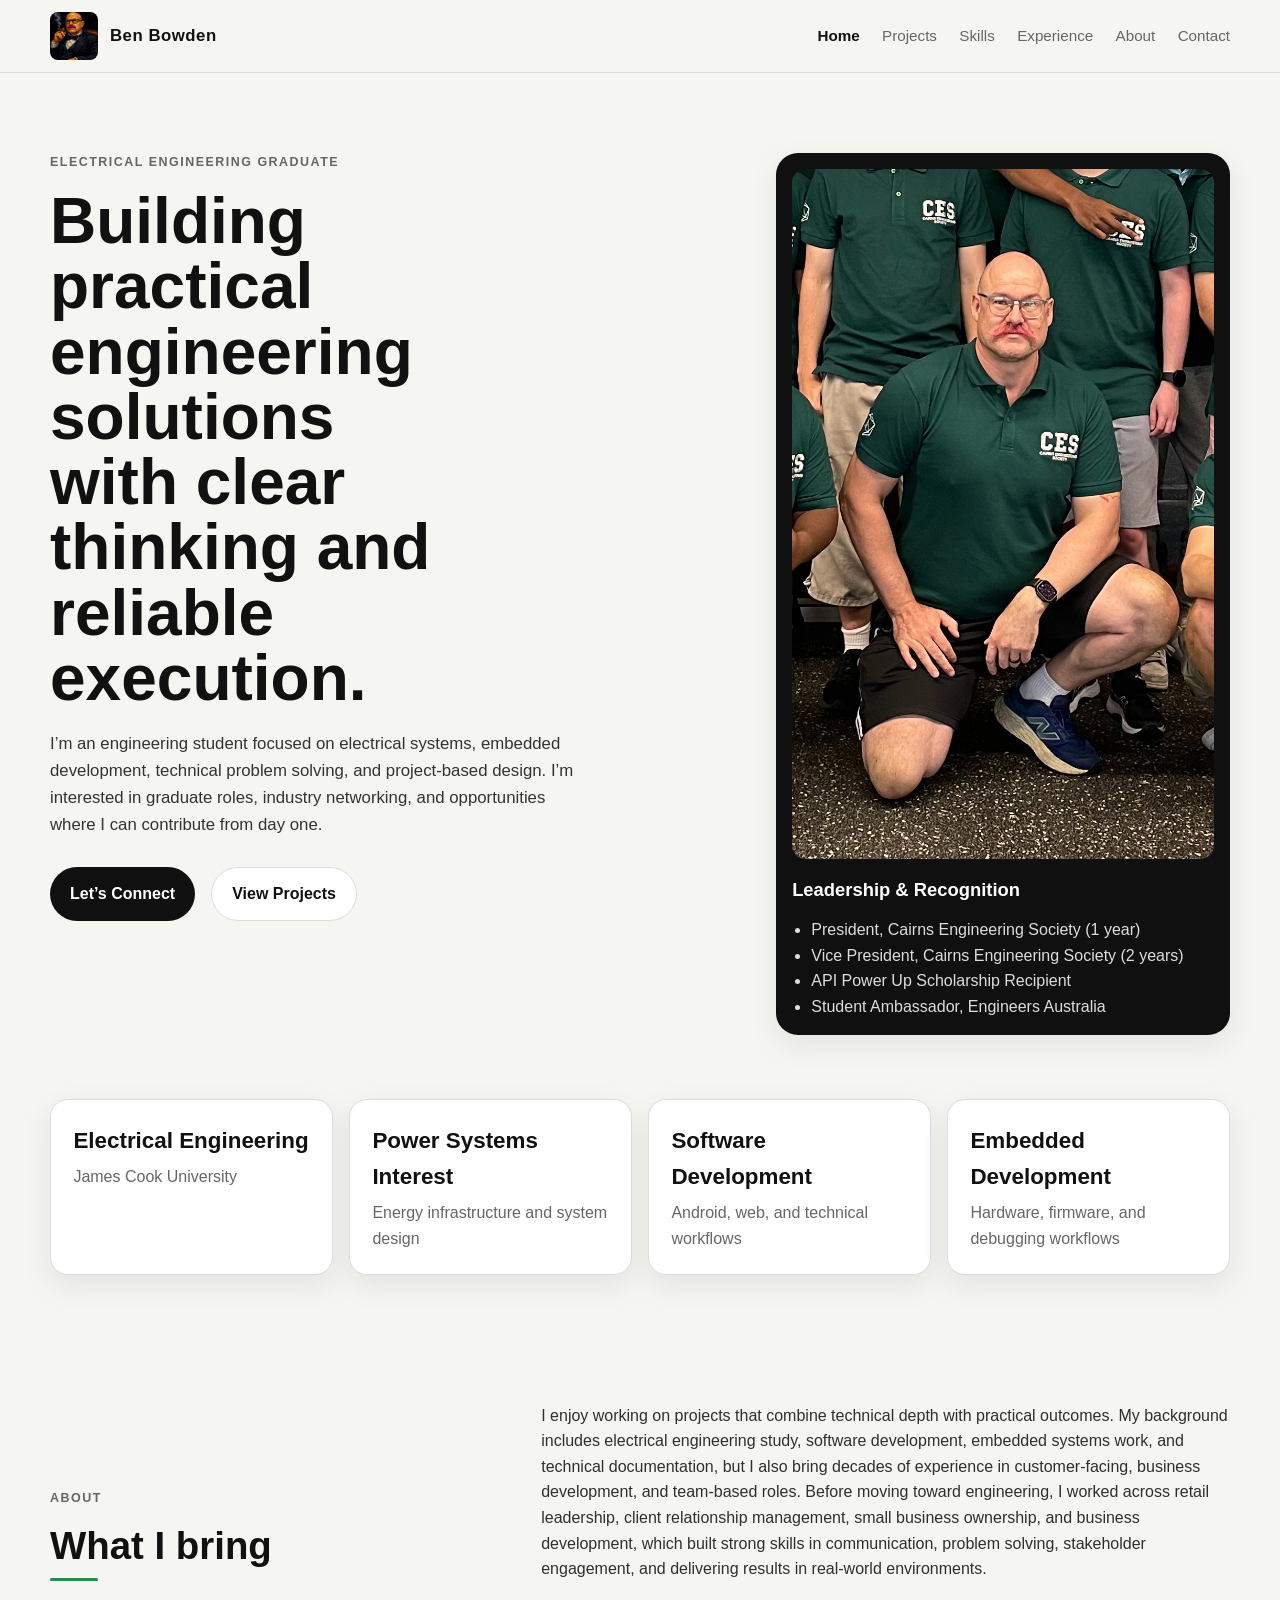
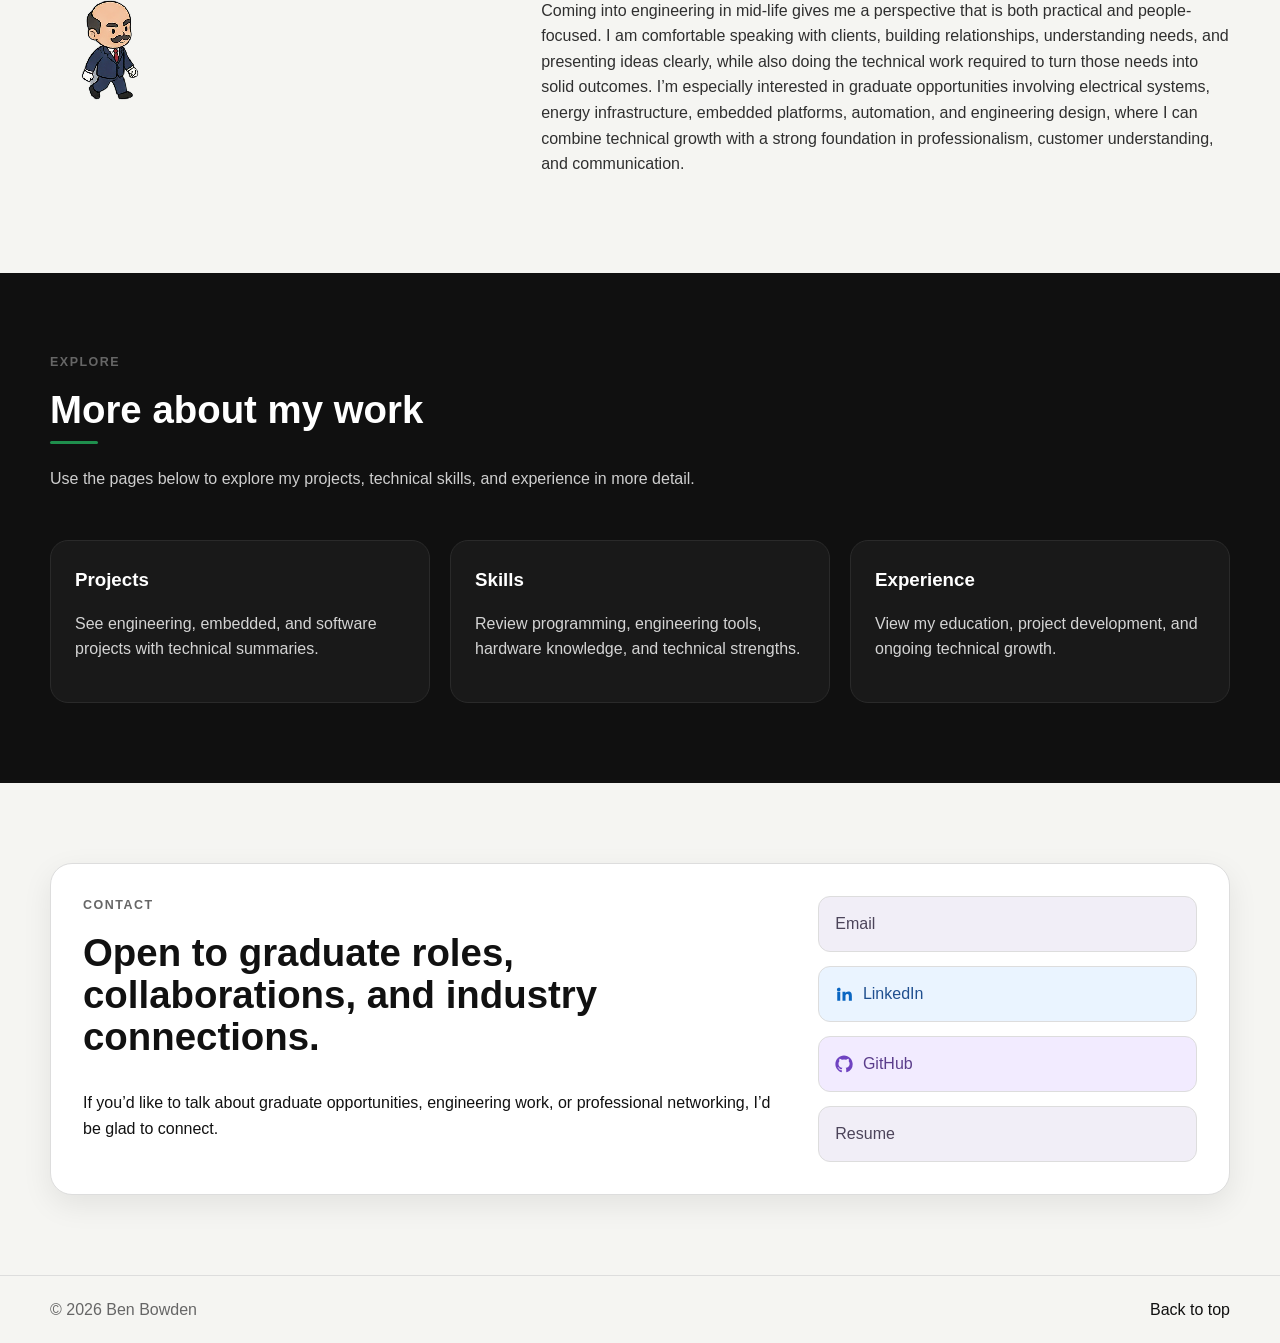
==== commit 724563db: "add sprite animation" ====
--- a/index.html
+++ b/index.html
@@ -98,6 +98,7 @@
                 <div class="section-heading">
                     <p class="eyebrow">About</p>
                     <h2>What I bring</h2>
+                    <div class="sprite" id="businessman"></div>
                 </div>
 
                 <div class="section-content">
@@ -190,7 +191,8 @@
                         <span>GitHub</span>
                     </a>
 
-                    <a class="resume-link" href="files/benjamin-bowden-cv-2025.pdf" id="open-resume">
+                    <a class="resume-link" href="files/benjamin-bowden-cv-2025.pdf" id="open-resume" target="_blank"
+                        rel="noopener noreferrer">
                         <span>Resume</span>
                     </a>
                 </div>
--- a/style/style.css
+++ b/style/style.css
@@ -8,7 +8,7 @@
     --muted: #666666;
     --line: #dddddd;
     --dark: #101010;
-    --accent: #d8ff3e;
+    --accent: #1f8f4d;
 
     --max-width: 1180px;
     --radius: 18px;
@@ -33,6 +33,13 @@
     background: var(--bg);
     color: var(--text);
     line-height: 1.6;
+    min-height: 100vh;
+    display: flex;
+    flex-direction: column;
+}
+
+main {
+    flex: 1;
 }
 
 img {
@@ -74,10 +81,29 @@
     gap: 2rem;
 }
 
+.section-heading {
+    display: flex;
+    flex-direction: column;
+    justify-content: center;
+}
+
 .section-heading h2 {
+    position: relative;
+    display: inline-block;
     margin: 0;
+    padding-bottom: 0.35rem;
     font-size: clamp(1.8rem, 3vw, 3rem);
     line-height: 1.1;
+}
+
+.section-heading h2::after {
+    content: "";
+    display: block;
+    width: 48px;
+    height: 3px;
+    margin-top: 0.65rem;
+    background: var(--accent);
+    border-radius: 999px;
 }
 
 .section-heading-wide {
@@ -455,7 +481,152 @@
 }
 
 /* =========================================================
-   10. CONTACT PANEL
+   10. PROJECT PANELS - SHARED MEDIA STYLES
+========================================================= */
+.project-media {
+    display: flex;
+    justify-content: center;
+}
+
+.project-video {
+    border: 1px solid var(--line);
+    border-radius: 14px;
+    overflow: hidden;
+    background: #000000;
+    box-shadow: var(--shadow);
+}
+
+.project-video video {
+    display: block;
+    width: 100%;
+    height: auto;
+}
+
+.project-video-vertical {
+    width: 100%;
+    max-width: 260px;
+}
+
+.project-image-card {
+    margin: 0;
+    background: var(--surface);
+    border: 1px solid var(--line);
+    border-radius: 14px;
+    overflow: hidden;
+    box-shadow: var(--shadow);
+}
+
+.project-image-card img {
+    display: block;
+    width: 100%;
+    height: auto;
+    border-radius: 0;
+}
+
+/* =========================================================
+   11. PROJECT PANEL - ANDROID APP
+   Desktop: video left, heading/body right
+   Mobile: heading first, then video, then body
+========================================================= */
+.project-layout-app {
+    display: grid;
+    grid-template-columns: 260px 1fr;
+    grid-template-areas:
+        "media header"
+        "media body";
+    gap: 1.5rem;
+    align-items: start;
+}
+
+.project-layout-app .project-header {
+    grid-area: header;
+}
+
+.project-layout-app .project-media {
+    grid-area: media;
+}
+
+.project-layout-app .project-body {
+    grid-area: body;
+}
+
+.project-layout-app .project-header h2 {
+    margin: 0;
+}
+
+.project-layout-app .card-tag {
+    margin-bottom: 0.3rem;
+}
+
+.project-title-row {
+    display: flex;
+    align-items: center;
+    gap: 1rem;
+    margin-bottom: 1rem;
+}
+
+.project-title-row h2 {
+    margin: 0;
+}
+
+.project-app-icon {
+    width: 64px;
+    height: 64px;
+    object-fit: cover;
+    border-radius: 16px;
+    flex-shrink: 0;
+    box-shadow: var(--shadow);
+}
+
+/* =========================================================
+   12. PROJECT PANEL - HARDWARE
+   Desktop: images left, heading/body right
+   Mobile: heading first, then images, then body
+========================================================= */
+.project-layout-hardware {
+    display: grid;
+    grid-template-columns: 340px 1fr;
+    grid-template-areas:
+        "media header"
+        "media body";
+    gap: 1.5rem;
+    align-items: start;
+}
+
+.project-layout-hardware .project-header {
+    grid-area: header;
+}
+
+.project-layout-hardware .project-media {
+    grid-area: media;
+}
+
+.project-layout-hardware .project-body {
+    grid-area: body;
+}
+
+.project-layout-hardware .project-header h2 {
+    margin: 0;
+}
+
+.project-layout-hardware .card-tag {
+    margin-bottom: 0.35rem;
+}
+
+.project-image-grid {
+    display: grid;
+    grid-template-columns: 1fr 1fr;
+    gap: 1rem;
+    width: 100%;
+    max-width: 340px;
+}
+
+.project-image-card-wide {
+    grid-column: 1 / -1;
+}
+
+/* =========================================================
+   13. CONTACT PANEL / CONTACT LINKS
 ========================================================= */
 .contact-panel {
     display: grid;
@@ -513,49 +684,7 @@
     flex-shrink: 0;
 }
 
-/* =========================================================
-   11. CONTACT LINKS
-========================================================= */
-.contact-links {
-    display: grid;
-    gap: 0.85rem;
-    align-content: start;
-}
-
-.contact-links a {
-    display: inline-flex;
-    align-items: center;
-    gap: 0.6rem;
-    padding: 0.9rem 1rem;
-    border: 1px solid var(--line);
-    border-radius: 12px;
-    transition:
-        background var(--transition),
-        transform var(--transition),
-        box-shadow var(--transition),
-        border-color var(--transition),
-        color var(--transition);
-}
-
-.contact-links a:hover {
-    transform: translateY(-2px);
-}
-
-.contact-links a:focus-visible {
-    outline: 2px solid #999999;
-    outline-offset: 2px;
-}
-
-.contact-links a svg {
-    width: 18px;
-    height: 18px;
-    min-width: 18px;
-    min-height: 18px;
-    display: block;
-    flex-shrink: 0;
-}
-
-/* Pastel colours */
+/* Pastel contact link colours */
 .email-link,
 .resume-link {
     background: #f1eef7;
@@ -575,7 +704,7 @@
     border-color: #decff8;
 }
 
-/* Icon colours */
+/* Social icon colours */
 .linkedin-link svg {
     fill: #0a66c2;
 }
@@ -584,7 +713,7 @@
     fill: #6f42c1;
 }
 
-/* Hover states */
+/* Contact link hover states */
 .email-link:hover,
 .resume-link:hover {
     background: #ebe5f3;
@@ -605,7 +734,7 @@
 }
 
 /* =========================================================
-   12. FOOTER
+   14. FOOTER
 ========================================================= */
 .site-footer {
     padding: 1.3rem 0;
@@ -625,7 +754,7 @@
 }
 
 /* =========================================================
-   13. RESUME MODAL
+   15. RESUME MODAL
 ========================================================= */
 .resume-modal {
     position: fixed;
@@ -710,6 +839,8 @@
 .resume-modal-body {
     flex: 1;
     background: #e9e9e9;
+    overflow: auto;
+    -webkit-overflow-scrolling: touch;
 }
 
 .resume-modal-body iframe {
@@ -720,10 +851,28 @@
 }
 
 /* =========================================================
-   14. RESPONSIVE STYLES
+   16. ABOUT SECTION
+========================================================= */
+.about-content {
+    max-width: 62ch;
+}
+
+.about-content p {
+    margin-top: 0;
+    margin-bottom: 1.25rem;
+    color: #2f2f2f;
+}
+
+.about-intro {
+    font-size: 1.08rem;
+    line-height: 1.8;
+    color: #1d1d1d;
+}
+
+/* =========================================================
+   17. RESPONSIVE STYLES - TABLET
 ========================================================= */
 @media (max-width: 900px) {
-
     .hero-grid,
     .section-grid,
     .contact-panel,
@@ -742,6 +891,9 @@
     }
 }
 
+/* =========================================================
+   18. RESPONSIVE STYLES - MOBILE
+========================================================= */
 @media (max-width: 700px) {
     .logo {
         font-size: 0.95rem;
@@ -806,45 +958,62 @@
     .resume-modal-actions {
         justify-content: space-between;
     }
-}
-
-/* =========================================================
-   ABOUT SECTION
-========================================================= */
-.about-content {
-    max-width: 62ch;
-}
-
-.about-content p {
-    margin-top: 0;
-    margin-bottom: 1.25rem;
-    color: #2f2f2f;
-}
-
-.about-intro {
-    font-size: 1.08rem;
-    line-height: 1.8;
-    color: #1d1d1d;
-}
-
-.section-heading {
-    display: flex;
-    flex-direction: column;
-    justify-content: center;
-}
-
-.section-heading h2 {
-    position: relative;
-    display: inline-block;
-    padding-bottom: 0.35rem;
-}
-
-.section-heading h2::after {
-    content: "";
-    display: block;
-    width: 48px;
-    height: 3px;
-    margin-top: 0.65rem;
-    background: var(--accent);
-    border-radius: 999px;
+
+    /* Android app panel on mobile:
+       heading first, then video, then text */
+    .project-layout-app {
+        grid-template-columns: 1fr;
+        grid-template-areas:
+            "header"
+            "media"
+            "body";
+    }
+
+    .project-layout-app .project-media {
+        justify-content: flex-start;
+    }
+
+    .project-video-vertical {
+        max-width: 220px;
+    }
+
+    .project-title-row {
+        align-items: flex-start;
+    }
+
+    .project-app-icon {
+        width: 56px;
+        height: 56px;
+    }
+
+    /* Hardware panel on mobile:
+       heading first, then images, then text */
+    .project-layout-hardware {
+        grid-template-columns: 1fr;
+        grid-template-areas:
+            "header"
+            "media"
+            "body";
+    }
+
+    .project-layout-hardware .project-media {
+        justify-content: flex-start;
+    }
+
+    .project-image-grid {
+        max-width: 280px;
+    }
+}
+
+/* =========================================================
+   SPRITE
+========================================================= */
+.sprite {
+    width: 120px;
+    height: 120px;
+    background-image: url("images/chibi-business.png");
+    background-repeat: no-repeat;
+    background-size: 720px 720px;
+    background-position: 0 0;
+    image-rendering: pixelated;
 }
